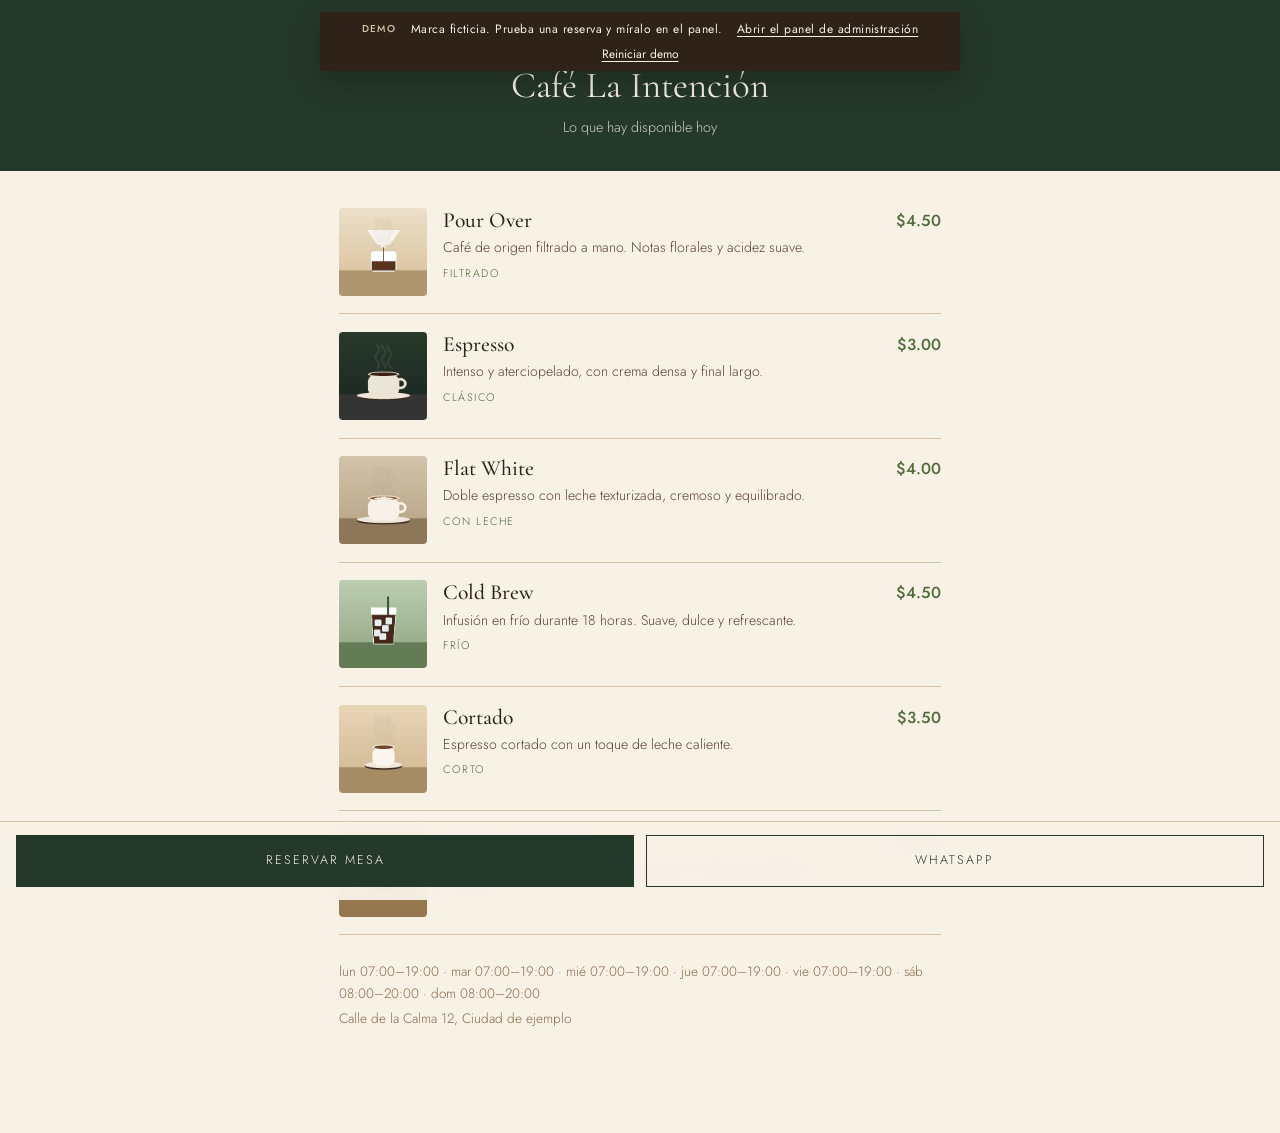
==== carta.html @ d9ac4df2 "Add files via upload" ====
<!DOCTYPE html>
<html lang="es">
<head>
<meta charset="UTF-8">
<meta name="viewport" content="width=device-width, initial-scale=1.0">
<title>Carta</title>
<meta name="robots" content="noindex">
<link rel="preconnect" href="https://fonts.googleapis.com">
<link rel="preconnect" href="https://fonts.gstatic.com" crossorigin>
<link href="https://fonts.googleapis.com/css2?family=Cormorant+Garamond:ital,wght@0,400;0,500;1,400&family=Jost:wght@300;400;500&display=swap" rel="stylesheet">
<style>
  :root { --cream:#f7f1e6; --beige:#ede2cf; --sand:#d9c5a3; --brown-soft:#8a6a4b; --brown:#5a4230; --espresso:#2f2219; --leaf:#4f6b3a; --leaf-deep:#25392a; --roast:#2a1a10;
    --serif:'Cormorant Garamond',Georgia,serif; --sans:'Jost',system-ui,sans-serif; }
  * { margin:0; padding:0; box-sizing:border-box; }
  body { background:var(--cream); color:var(--espresso); font-family:var(--sans); font-weight:300; line-height:1.6; padding-bottom:6.5rem; }
  header { background:var(--leaf-deep); color:var(--cream); padding:2.4rem 1.4rem 2rem; text-align:center; }
  header small { display:block; letter-spacing:.3em; font-size:.7rem; color:#a7b983; text-transform:uppercase; margin-bottom:.6rem; }
  header h1 { font-family:var(--serif); font-weight:400; font-size:2.3rem; line-height:1.1; }
  #table[hidden] { display:none; }
  #table { display:inline-block; margin-top:.9rem; padding:.25rem .9rem; border:1px solid #a7b983; color:#a7b983; letter-spacing:.14em; text-transform:uppercase; font-size:.75rem; opacity:1; }
  header p { margin-top:.6rem; font-size:.9rem; opacity:.8; }
  main { max-width:640px; margin:0 auto; padding:1.2rem 1.2rem 0; }
  .dish { display:flex; gap:1rem; align-items:flex-start; padding:1.1rem 0; border-bottom:1px solid var(--sand); }
  .dish img { width:88px; height:88px; object-fit:cover; border-radius:4px; flex:none; background:var(--beige); }
  .dish .body { flex:1; min-width:0; }
  .dish h2 { font-family:var(--serif); font-weight:500; font-size:1.35rem; line-height:1.2; }
  .dish p { font-size:.88rem; color:var(--brown); margin-top:.15rem; }
  .dish .tag { display:inline-block; margin-top:.35rem; font-size:.68rem; letter-spacing:.14em; text-transform:uppercase; color:var(--leaf); }
  .dish .price { font-weight:500; color:var(--leaf); white-space:nowrap; padding-left:.5rem; }
  .status { text-align:center; padding:2.5rem 0; color:var(--brown-soft); }
  .info { max-width:640px; margin:1.6rem auto 0; padding:0 1.2rem; font-size:.85rem; color:var(--brown-soft); }
  .info p { margin-top:.2rem; }
  .bar { position:fixed; left:0; right:0; bottom:0; display:flex; gap:.7rem; padding:.8rem 1rem max(.8rem, env(safe-area-inset-bottom, 0px)); background:rgba(247,241,230,.96); border-top:1px solid var(--sand); backdrop-filter:blur(8px); }
  .bar a { flex:1; text-align:center; padding:.95rem .5rem; text-decoration:none; font-size:.78rem; letter-spacing:.16em; text-transform:uppercase; border:1px solid var(--leaf-deep); color:var(--leaf-deep); }
  .bar a.primary { background:var(--leaf-deep); color:var(--cream); }
  .bar a[hidden] { display:none; }
</style>
</head>
<body>
<header>
  <small>Carta</small>
  <h1 id="name">Nuestra carta</h1>
  <p>Lo que hay disponible hoy</p>
  <p id="table" hidden></p>
</header>
<main>
  <div id="list" aria-live="polite"><p class="status">Cargando…</p></div>
</main>
<div class="info">
  <p data-info="hours"></p>
  <p data-info="address"></p>
</div>
<nav class="bar" aria-label="Acciones">
  <a class="primary" href="index.html#reservas">Reservar mesa</a>
  <a id="wa" href="#" target="_blank" rel="noopener" hidden>WhatsApp</a>
</nav>
<script src="demo-api.js"></script>
<script src="carta.js" defer></script>
</body>
</html>
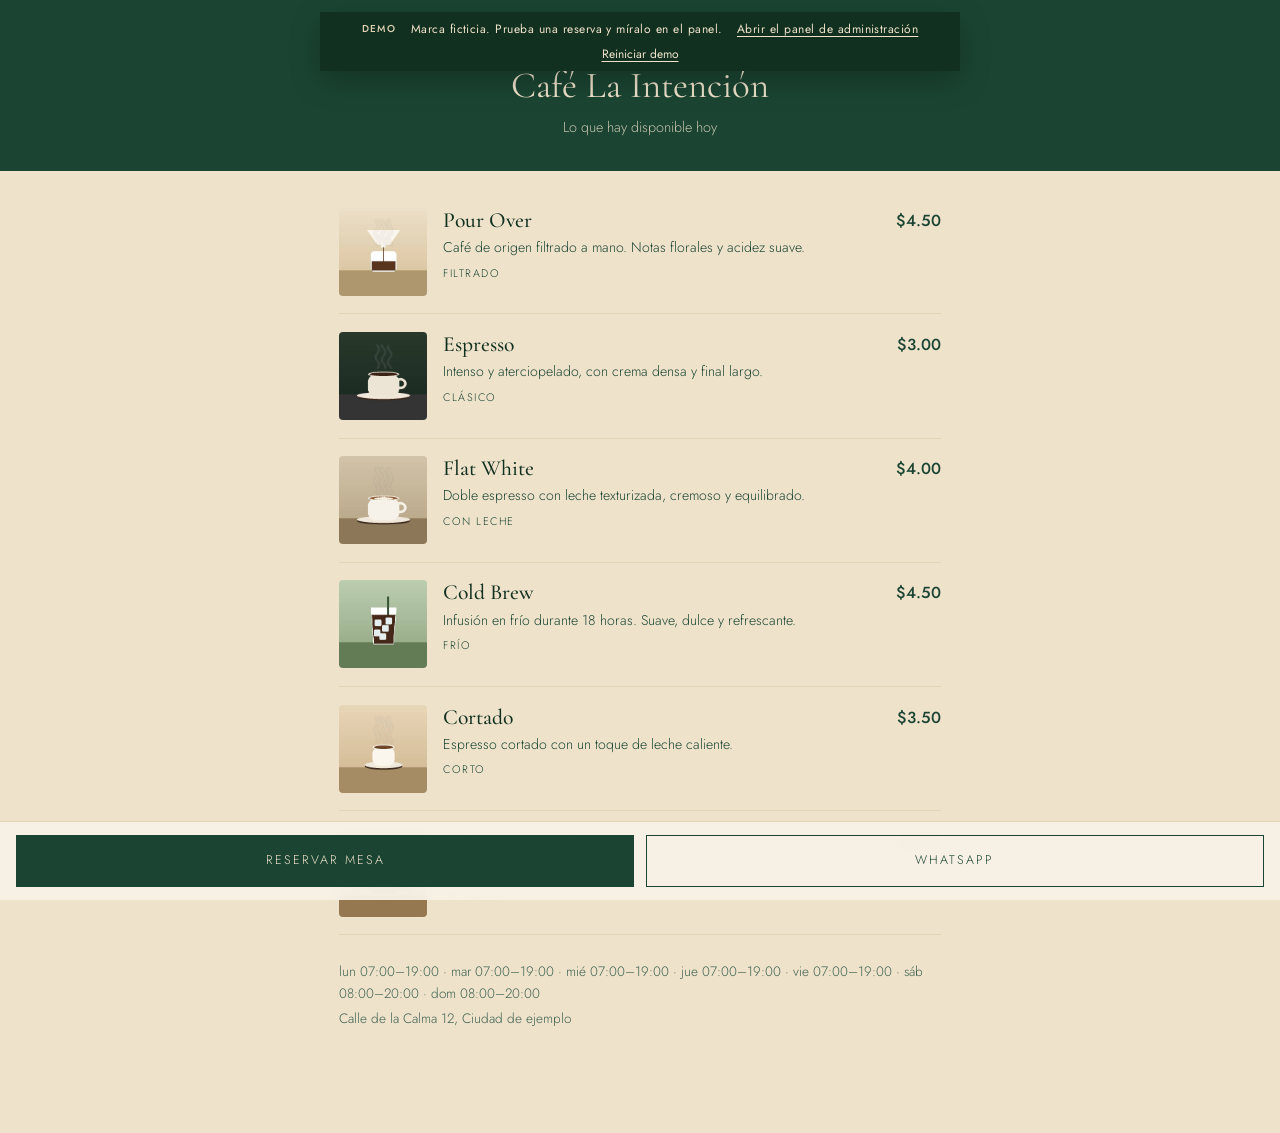
==== commit 063beff7: "Add files via upload" ====
--- a/carta.html
+++ b/carta.html
@@ -9,15 +9,15 @@
 <link rel="preconnect" href="https://fonts.gstatic.com" crossorigin>
 <link href="https://fonts.googleapis.com/css2?family=Cormorant+Garamond:ital,wght@0,400;0,500;1,400&family=Jost:wght@300;400;500&display=swap" rel="stylesheet">
 <style>
-  :root { --cream:#f7f1e6; --beige:#ede2cf; --sand:#d9c5a3; --brown-soft:#8a6a4b; --brown:#5a4230; --espresso:#2f2219; --leaf:#4f6b3a; --leaf-deep:#25392a; --roast:#2a1a10;
+  :root { --cream:#EEE2CB; --beige:#E4D5B6; --sand:#E2D4B5; --brown-soft:#3E6150; --brown:#1B4532; --espresso:#12301F; --leaf:#1B4532; --leaf-deep:#1B4532; --roast:#0E281B;
     --serif:'Cormorant Garamond',Georgia,serif; --sans:'Jost',system-ui,sans-serif; }
   * { margin:0; padding:0; box-sizing:border-box; }
   body { background:var(--cream); color:var(--espresso); font-family:var(--sans); font-weight:300; line-height:1.6; padding-bottom:6.5rem; }
   header { background:var(--leaf-deep); color:var(--cream); padding:2.4rem 1.4rem 2rem; text-align:center; }
-  header small { display:block; letter-spacing:.3em; font-size:.7rem; color:#a7b983; text-transform:uppercase; margin-bottom:.6rem; }
+  header small { display:block; letter-spacing:.3em; font-size:.7rem; color:#EEE2CB; text-transform:uppercase; margin-bottom:.6rem; }
   header h1 { font-family:var(--serif); font-weight:400; font-size:2.3rem; line-height:1.1; }
   #table[hidden] { display:none; }
-  #table { display:inline-block; margin-top:.9rem; padding:.25rem .9rem; border:1px solid #a7b983; color:#a7b983; letter-spacing:.14em; text-transform:uppercase; font-size:.75rem; opacity:1; }
+  #table { display:inline-block; margin-top:.9rem; padding:.25rem .9rem; border:1px solid #EEE2CB; color:#EEE2CB; letter-spacing:.14em; text-transform:uppercase; font-size:.75rem; opacity:1; }
   header p { margin-top:.6rem; font-size:.9rem; opacity:.8; }
   main { max-width:640px; margin:0 auto; padding:1.2rem 1.2rem 0; }
   .dish { display:flex; gap:1rem; align-items:flex-start; padding:1.1rem 0; border-bottom:1px solid var(--sand); }
